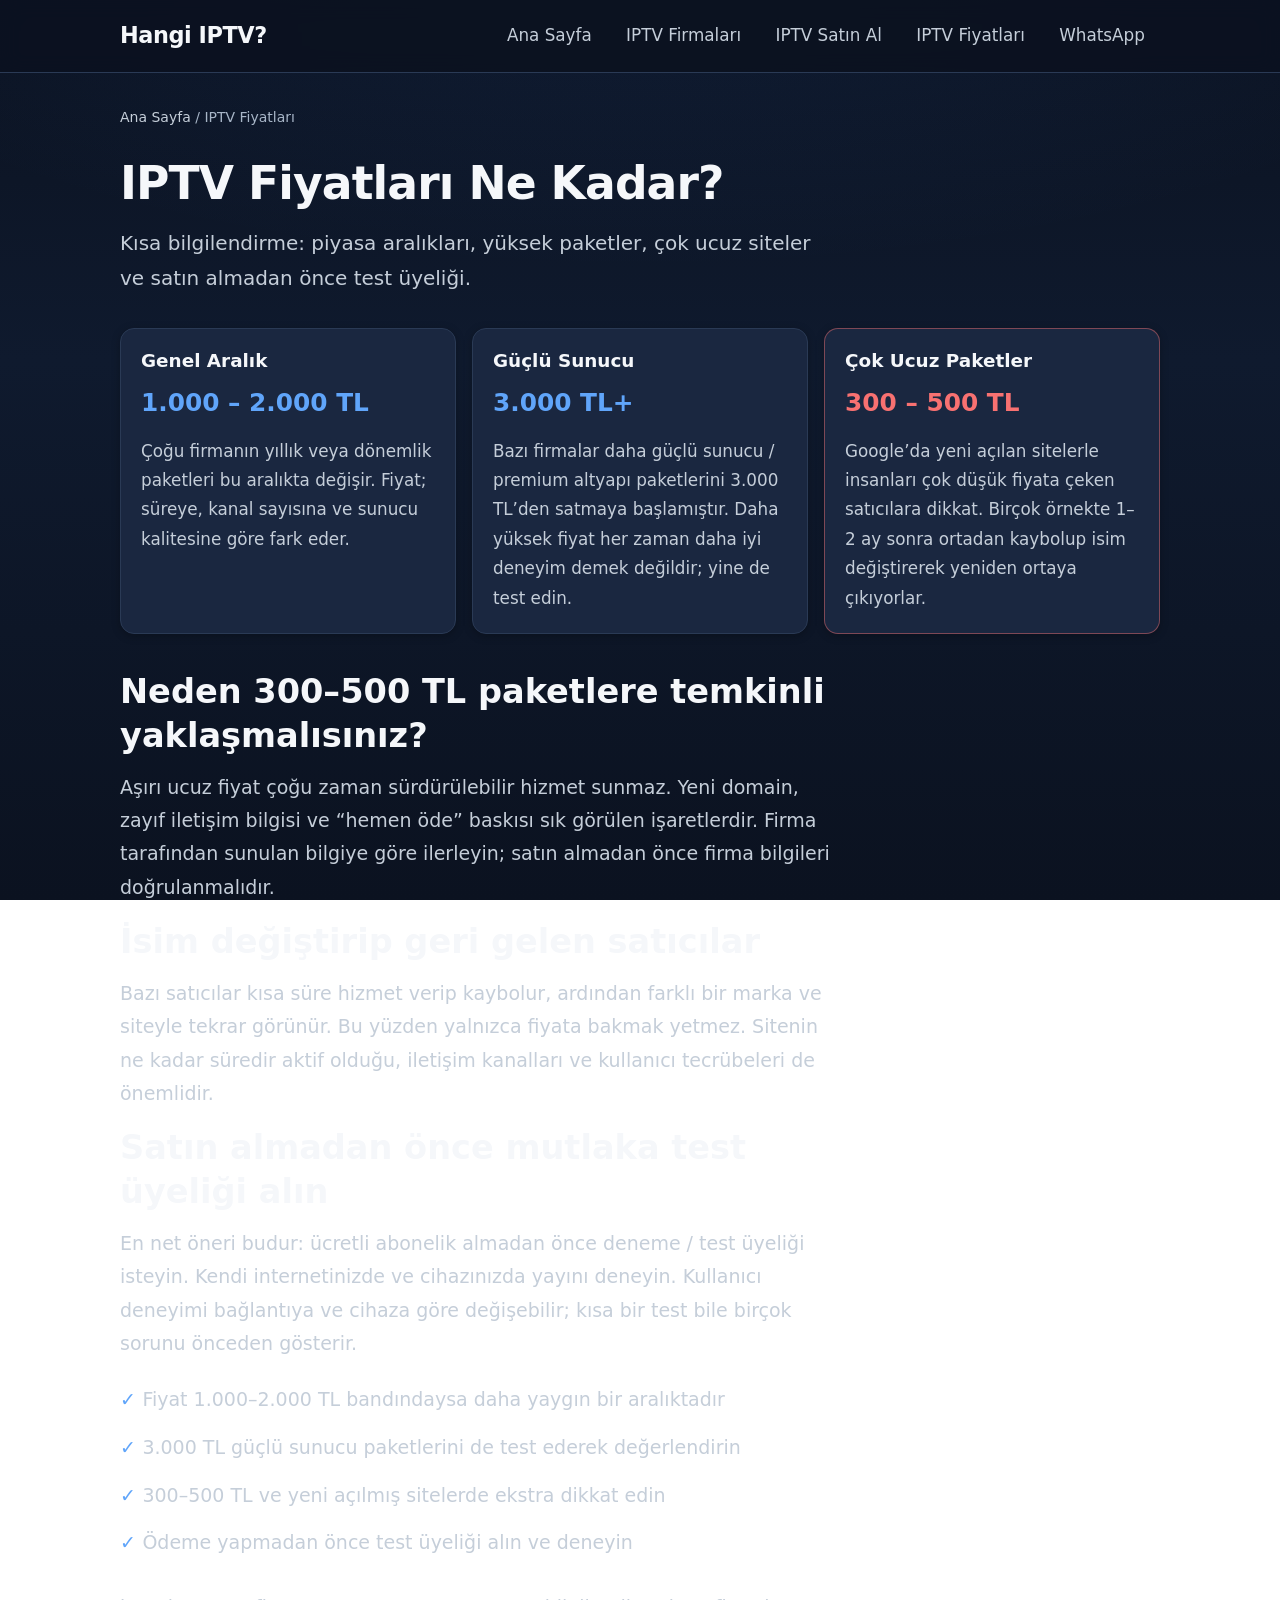
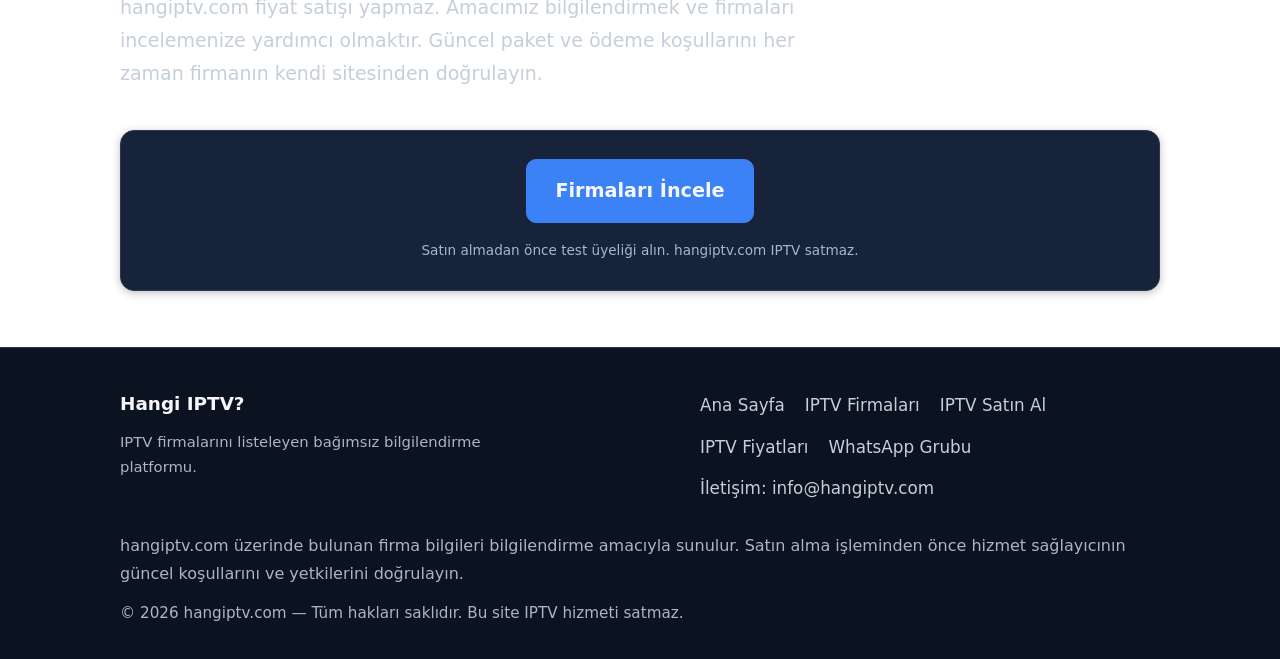
==== iptv-fiyatlari.html @ 670c41fa "Add files via upload" ====
<!DOCTYPE html>
<html lang="tr">
<head>
  <meta charset="UTF-8">
  <meta name="viewport" content="width=device-width, initial-scale=1.0">
  <title>IPTV Fiyatları 2026 | Ne Kadar? Nelere Dikkat? | Hangi IPTV?</title>
  <meta name="description" content="IPTV fiyatları genellikle 1000–2000 TL arasındadır. Çok ucuz paketlere ve yeni açılan sitelere dikkat edin. Satın almadan önce test üyeliği alın.">
  <link rel="canonical" href="https://hangiptv.com/iptv-fiyatlari.html">

  <meta property="og:type" content="article">
  <meta property="og:locale" content="tr_TR">
  <meta property="og:url" content="https://hangiptv.com/iptv-fiyatlari.html">
  <meta property="og:title" content="IPTV Fiyatları 2026 | Ne Kadar? Nelere Dikkat? | Hangi IPTV?">
  <meta property="og:description" content="IPTV fiyatları genellikle 1000–2000 TL arasındadır. Çok ucuz paketlere dikkat edin. Satın almadan önce test üyeliği alın.">
  <meta property="og:site_name" content="Hangi IPTV?">

  <meta name="twitter:card" content="summary_large_image">
  <meta name="twitter:title" content="IPTV Fiyatları 2026 | Ne Kadar? Nelere Dikkat? | Hangi IPTV?">
  <meta name="twitter:description" content="IPTV fiyatları, ucuz paket riskleri ve test üyeliği önerisi hakkında kısa bilgilendirme.">

  <!-- GOOGLE SEARCH CONSOLE VERIFICATION -->
  <meta name="google-site-verification" content="SEARCH_CONSOLE_CODE">

  <!-- GOOGLE ANALYTICS 4 -->
  <!-- G-XXXXXXXXXX alanını kendi GA4 Measurement ID’niz ile değiştirin. -->
  <script async src="https://www.googletagmanager.com/gtag/js?id=G-XXXXXXXXXX"></script>
  <script>
    window.dataLayer = window.dataLayer || [];
    function gtag(){dataLayer.push(arguments);}
    gtag('js', new Date());
    gtag('config', 'G-XXXXXXXXXX');
  </script>

  <link rel="stylesheet" href="style.css">

  <script type="application/ld+json">
  {
    "@context": "https://schema.org",
    "@type": "WebPage",
    "name": "IPTV Fiyatları",
    "url": "https://hangiptv.com/iptv-fiyatlari.html",
    "description": "IPTV fiyat aralıkları, riskli ucuz paketler ve satın alma öncesi test üyeliği hakkında bilgilendirme.",
    "inLanguage": "tr-TR",
    "isPartOf": {
      "@type": "WebSite",
      "name": "Hangi IPTV?",
      "url": "https://hangiptv.com/"
    },
    "about": {
      "@type": "Thing",
      "name": "IPTV fiyatları"
    }
  }
  </script>

  <script type="application/ld+json">
  {
    "@context": "https://schema.org",
    "@type": "BreadcrumbList",
    "itemListElement": [
      {
        "@type": "ListItem",
        "position": 1,
        "name": "Ana Sayfa",
        "item": "https://hangiptv.com/"
      },
      {
        "@type": "ListItem",
        "position": 2,
        "name": "IPTV Fiyatları",
        "item": "https://hangiptv.com/iptv-fiyatlari.html"
      }
    ]
  }
  </script>
</head>
<body>
  <a class="skip-link" href="#main-content">İçeriğe atla</a>

  <header class="site-header">
    <div class="container header-inner">
      <a href="index.html" class="logo" aria-label="Hangi IPTV? Ana Sayfa">Hangi IPTV?</a>

      <button
        class="menu-toggle"
        id="menu-toggle"
        type="button"
        aria-expanded="false"
        aria-controls="site-nav"
        aria-label="Menüyü aç"
      >
        <span class="menu-toggle-bar" aria-hidden="true"></span>
        <span class="menu-toggle-bar" aria-hidden="true"></span>
        <span class="menu-toggle-bar" aria-hidden="true"></span>
      </button>

      <nav class="site-nav" id="site-nav" aria-label="Ana menü">
        <ul class="nav-list">
          <li><a href="index.html">Ana Sayfa</a></li>
          <li><a href="index.html#iptv-firmalari">IPTV Firmaları</a></li>
          <li><a href="iptv-satin-al.html">IPTV Satın Al</a></li>
          <li><a href="iptv-fiyatlari.html" aria-current="page">IPTV Fiyatları</a></li>
          <li><a href="index.html#whatsapp">WhatsApp</a></li>
        </ul>
      </nav>
    </div>
  </header>

  <main id="main-content">
    <article class="article-page">
      <div class="container">
        <nav class="breadcrumb" aria-label="Sayfa yolu">
          <a href="index.html">Ana Sayfa</a>
          <span aria-hidden="true"> / </span>
          <span>IPTV Fiyatları</span>
        </nav>

        <header class="article-hero">
          <h1>IPTV Fiyatları Ne Kadar?</h1>
          <p class="article-lead">
            Kısa bilgilendirme: piyasa aralıkları, yüksek paketler, çok ucuz siteler ve satın almadan önce test üyeliği.
          </p>
        </header>

        <div class="price-cards" aria-label="Fiyat özeti">
          <div class="price-card">
            <h2>Genel Aralık</h2>
            <p class="price-range">1.000 – 2.000 TL</p>
            <p>Çoğu firmanın yıllık veya dönemlik paketleri bu aralıkta değişir. Fiyat; süreye, kanal sayısına ve sunucu kalitesine göre fark eder.</p>
          </div>
          <div class="price-card">
            <h2>Güçlü Sunucu</h2>
            <p class="price-range">3.000 TL+</p>
            <p>Bazı firmalar daha güçlü sunucu / premium altyapı paketlerini 3.000 TL’den satmaya başlamıştır. Daha yüksek fiyat her zaman daha iyi deneyim demek değildir; yine de test edin.</p>
          </div>
          <div class="price-card price-card-warn">
            <h2>Çok Ucuz Paketler</h2>
            <p class="price-range">300 – 500 TL</p>
            <p>Google’da yeni açılan sitelerle insanları çok düşük fiyata çeken satıcılara dikkat. Birçok örnekte 1–2 ay sonra ortadan kaybolup isim değiştirerek yeniden ortaya çıkıyorlar.</p>
          </div>
        </div>

        <div class="prose article-body">
          <h2>Neden 300–500 TL paketlere temkinli yaklaşmalısınız?</h2>
          <p>
            Aşırı ucuz fiyat çoğu zaman sürdürülebilir hizmet sunmaz. Yeni domain, zayıf iletişim bilgisi ve “hemen öde” baskısı sık görülen işaretlerdir. Firma tarafından sunulan bilgiye göre ilerleyin; satın almadan önce firma bilgileri doğrulanmalıdır.
          </p>

          <h2>İsim değiştirip geri gelen satıcılar</h2>
          <p>
            Bazı satıcılar kısa süre hizmet verip kaybolur, ardından farklı bir marka ve siteyle tekrar görünür. Bu yüzden yalnızca fiyata bakmak yetmez. Sitenin ne kadar süredir aktif olduğu, iletişim kanalları ve kullanıcı tecrübeleri de önemlidir.
          </p>

          <h2>Satın almadan önce mutlaka test üyeliği alın</h2>
          <p>
            En net öneri budur: ücretli abonelik almadan önce deneme / test üyeliği isteyin. Kendi internetinizde ve cihazınızda yayını deneyin. Kullanıcı deneyimi bağlantıya ve cihaza göre değişebilir; kısa bir test bile birçok sorunu önceden gösterir.
          </p>

          <ul class="article-checklist">
            <li>Fiyat 1.000–2.000 TL bandındaysa daha yaygın bir aralıktadır</li>
            <li>3.000 TL güçlü sunucu paketlerini de test ederek değerlendirin</li>
            <li>300–500 TL ve yeni açılmış sitelerde ekstra dikkat edin</li>
            <li>Ödeme yapmadan önce test üyeliği alın ve deneyin</li>
          </ul>

          <p>
            hangiptv.com fiyat satışı yapmaz. Amacımız bilgilendirmek ve firmaları incelemenize yardımcı olmaktır. Güncel paket ve ödeme koşullarını her zaman firmanın kendi sitesinden doğrulayın.
          </p>
        </div>

        <div class="article-cta">
          <a class="btn btn-primary btn-cta-lg" href="index.html#iptv-firmalari">
            Firmaları İncele
          </a>
          <p class="article-cta-note">
            Satın almadan önce test üyeliği alın. hangiptv.com IPTV satmaz.
          </p>
        </div>
      </div>
    </article>
  </main>

  <footer class="site-footer">
    <div class="container footer-inner">
      <div class="footer-brand">
        <p class="footer-logo">Hangi IPTV?</p>
        <p class="footer-desc">
          IPTV firmalarını listeleyen bağımsız bilgilendirme platformu.
        </p>
      </div>

      <nav class="footer-nav" aria-label="Alt menü">
        <ul>
          <li><a href="index.html">Ana Sayfa</a></li>
          <li><a href="index.html#iptv-firmalari">IPTV Firmaları</a></li>
          <li><a href="iptv-satin-al.html">IPTV Satın Al</a></li>
          <li><a href="iptv-fiyatlari.html">IPTV Fiyatları</a></li>
          <li><a href="https://chat.whatsapp.com/Hjl4iWpbAji1x8hN4KVJ1n" target="_blank" rel="noopener noreferrer">WhatsApp Grubu</a></li>
          <li><a href="mailto:info@hangiptv.com">İletişim: info@hangiptv.com</a></li>
        </ul>
      </nav>

      <div class="footer-legal">
        <p>
          hangiptv.com üzerinde bulunan firma bilgileri bilgilendirme amacıyla sunulur. Satın alma işleminden önce hizmet sağlayıcının güncel koşullarını ve yetkilerini doğrulayın.
        </p>
        <p class="copyright">
          &copy; <span id="year"></span> hangiptv.com — Tüm hakları saklıdır. Bu site IPTV hizmeti satmaz.
        </p>
      </div>
    </div>
  </footer>

  <script src="script.js"></script>
</body>
</html>
---- style.css ----
/* ========================================
   Hangi IPTV? — Ana stil dosyası
   ======================================== */

:root {
  --bg-deep: #0b1220;
  --bg-page: #0f1a2e;
  --bg-elevated: #16233a;
  --bg-card: #1a2740;
  --bg-card-hover: #1f2f4a;
  --bg-logo: #f0f4f8;
  --bg-input: #121c30;

  --border-subtle: #2a3a55;
  --border-strong: #3d5275;
  --border-sponsored: #d4a017;

  --text-primary: #f5f7fa;
  --text-secondary: #c5ced9;
  --text-muted: #a8b6c8;
  --text-inverse: #0b1220;

  --accent: #3b82f6;
  --accent-hover: #60a5fa;
  --accent-soft: rgba(59, 130, 246, 0.15);

  --sponsored-bg: #f5c518;
  --sponsored-text: #1a1400;

  --pros: #4ade80;
  --cons: #f87171;

  --radius-sm: 6px;
  --radius-md: 10px;
  --radius-lg: 14px;

  --shadow-card: 0 4px 20px rgba(0, 0, 0, 0.35);
  --shadow-soft: 0 2px 8px rgba(0, 0, 0, 0.25);

  --container: 1080px;
  --header-h: 72px;
  --focus-ring: 0 0 0 3px rgba(59, 130, 246, 0.45);

  --font: system-ui, -apple-system, "Segoe UI", Roboto, "Helvetica Neue", Arial, sans-serif;
  --font-size: 1.1875rem; /* ~19px — yaşlı kitle için daha okunaklı */
  --line-height: 1.75;
  --transition: 0.2s ease;
}

/* Reset & base */
*,
*::before,
*::after {
  box-sizing: border-box;
}

html {
  scroll-behavior: smooth;
}

@media (prefers-reduced-motion: reduce) {
  html {
    scroll-behavior: auto;
  }

  *,
  *::before,
  *::after {
    animation-duration: 0.01ms !important;
    animation-iteration-count: 1 !important;
    transition-duration: 0.01ms !important;
  }
}

body {
  margin: 0;
  font-family: var(--font);
  font-size: var(--font-size);
  line-height: var(--line-height);
  color: var(--text-secondary);
  background:
    radial-gradient(ellipse 80% 50% at 50% -20%, rgba(59, 130, 246, 0.12), transparent),
    linear-gradient(180deg, var(--bg-deep) 0%, var(--bg-page) 40%, var(--bg-deep) 100%);
  background-attachment: fixed;
  min-height: 100vh;
  overflow-x: hidden;
  -webkit-font-smoothing: antialiased;
}

img {
  max-width: 100%;
  height: auto;
  display: block;
}

a {
  color: var(--accent-hover);
  text-decoration: none;
  transition: color var(--transition);
}

a:hover {
  color: #93c5fd;
}

a:focus-visible,
button:focus-visible,
input:focus-visible {
  outline: none;
  box-shadow: var(--focus-ring);
}

h1, h2, h3 {
  color: var(--text-primary);
  line-height: 1.3;
  margin: 0 0 0.85rem;
}

h1 {
  font-size: clamp(2rem, 4.5vw, 2.85rem);
  font-weight: 700;
  letter-spacing: -0.02em;
}

h2 {
  font-size: clamp(1.55rem, 3.2vw, 2.1rem);
  font-weight: 700;
}

h3 {
  font-size: 1.3rem;
  font-weight: 600;
}

p {
  margin: 0 0 1rem;
}

ul {
  margin: 0;
  padding: 0;
  list-style: none;
}

button {
  font-family: inherit;
  cursor: pointer;
}

.container {
  width: 100%;
  max-width: var(--container);
  margin: 0 auto;
  padding: 0 1.25rem;
}

.visually-hidden {
  position: absolute;
  width: 1px;
  height: 1px;
  padding: 0;
  margin: -1px;
  overflow: hidden;
  clip: rect(0, 0, 0, 0);
  white-space: nowrap;
  border: 0;
}

.skip-link {
  position: absolute;
  top: -100%;
  left: 1rem;
  z-index: 1000;
  padding: 0.75rem 1rem;
  background: var(--accent);
  color: var(--text-primary);
  border-radius: var(--radius-sm);
  font-weight: 600;
}

.skip-link:focus {
  top: 0.75rem;
  color: var(--text-primary);
}

/* ========== Header ========== */
.site-header {
  position: sticky;
  top: 0;
  z-index: 100;
  background: rgba(11, 18, 32, 0.92);
  backdrop-filter: blur(10px);
  border-bottom: 1px solid var(--border-subtle);
}

.header-inner {
  position: relative;
  display: flex;
  align-items: center;
  justify-content: space-between;
  min-height: var(--header-h);
  gap: 1rem;
}

.logo {
  font-size: 1.4rem;
  font-weight: 700;
  color: var(--text-primary);
  letter-spacing: -0.02em;
  white-space: nowrap;
}

.logo:hover {
  color: var(--accent-hover);
}

.menu-toggle {
  display: none;
  flex-direction: column;
  justify-content: center;
  gap: 5px;
  width: 52px;
  height: 52px;
  padding: 12px;
  background: transparent;
  border: 1px solid var(--border-subtle);
  border-radius: var(--radius-sm);
}

.menu-toggle-bar {
  display: block;
  height: 2px;
  width: 100%;
  background: var(--text-primary);
  border-radius: 1px;
  transition: transform var(--transition), opacity var(--transition);
}

.menu-toggle[aria-expanded="true"] .menu-toggle-bar:nth-child(1) {
  transform: translateY(7px) rotate(45deg);
}

.menu-toggle[aria-expanded="true"] .menu-toggle-bar:nth-child(2) {
  opacity: 0;
}

.menu-toggle[aria-expanded="true"] .menu-toggle-bar:nth-child(3) {
  transform: translateY(-7px) rotate(-45deg);
}

.nav-list {
  display: flex;
  align-items: center;
  gap: 0.25rem;
}

.nav-list a {
  display: block;
  padding: 0.65rem 0.95rem;
  color: var(--text-secondary);
  font-size: 1.05rem;
  font-weight: 500;
  border-radius: var(--radius-sm);
}

.nav-list a:hover,
.nav-list a:focus-visible {
  color: var(--text-primary);
  background: var(--accent-soft);
}

/* ========== Buttons ========== */
.btn {
  display: inline-flex;
  align-items: center;
  justify-content: center;
  gap: 0.4rem;
  padding: 0.9rem 1.45rem;
  font-size: 1.1rem;
  font-weight: 600;
  border-radius: var(--radius-md);
  border: 1px solid transparent;
  text-align: center;
  transition: background var(--transition), border-color var(--transition), color var(--transition), box-shadow var(--transition);
  text-decoration: none;
  line-height: 1.35;
  min-height: 52px;
}

.btn-primary {
  background: var(--accent);
  color: var(--text-primary);
  border-color: var(--accent);
}

.btn-primary:hover {
  background: var(--accent-hover);
  border-color: var(--accent-hover);
  color: var(--text-inverse);
}

.btn-secondary {
  background: transparent;
  color: var(--text-primary);
  border-color: var(--border-strong);
}

.btn-secondary:hover {
  background: var(--accent-soft);
  border-color: var(--accent);
  color: var(--text-primary);
}

.btn-outline {
  background: transparent;
  color: var(--text-secondary);
  border-color: var(--border-subtle);
}

.btn-outline:hover {
  background: var(--bg-card-hover);
  color: var(--text-primary);
  border-color: var(--border-strong);
}

/* ========== Hero ========== */
.hero {
  padding: 3.5rem 0 3rem;
  border-bottom: 1px solid var(--border-subtle);
}

.hero-inner {
  text-align: center;
  max-width: 720px;
  margin: 0 auto;
}

.hero-lead {
  font-size: clamp(1.15rem, 2.2vw, 1.35rem);
  color: var(--text-secondary);
  margin-bottom: 1.75rem;
}

.hero-actions {
  display: flex;
  flex-wrap: wrap;
  justify-content: center;
  gap: 0.75rem;
  margin-bottom: 1.5rem;
}

.hero-note {
  font-size: 1rem;
  color: var(--text-muted);
  margin: 0;
  max-width: 560px;
  margin-inline: auto;
}

/* ========== Section shared ========== */
.section-header {
  margin-bottom: 1.75rem;
}

.section-intro {
  color: var(--text-muted);
  max-width: 640px;
  margin: 0;
}

.providers-section,
.guide-section,
.faq-section,
.contact-section {
  padding: 3rem 0;
}

.providers-section {
  border-bottom: 1px solid var(--border-subtle);
}

.guide-section {
  background: rgba(22, 35, 58, 0.4);
  border-bottom: 1px solid var(--border-subtle);
}

.faq-section {
  border-bottom: 1px solid var(--border-subtle);
}

/* ========== Filters ========== */
.filters-panel {
  margin-bottom: 1.75rem;
  padding: 1.25rem;
  background: var(--bg-elevated);
  border: 1px solid var(--border-subtle);
  border-radius: var(--radius-lg);
  box-shadow: var(--shadow-soft);
}

.search-row {
  margin-bottom: 0;
}

.search-input {
  width: 100%;
  padding: 1rem 1.15rem;
  font-size: 1.15rem;
  font-family: inherit;
  color: var(--text-primary);
  background: var(--bg-input);
  border: 1px solid var(--border-subtle);
  border-radius: var(--radius-md);
  transition: border-color var(--transition);
  min-height: 56px;
}

.search-input::placeholder {
  color: var(--text-muted);
}

.search-input:hover {
  border-color: var(--border-strong);
}

.filter-groups {
  display: flex;
  flex-direction: column;
  gap: 1rem;
}

.filter-label {
  display: block;
  font-size: 0.8rem;
  font-weight: 600;
  text-transform: uppercase;
  letter-spacing: 0.04em;
  color: var(--text-muted);
  margin-bottom: 0.5rem;
}

.filter-buttons {
  display: flex;
  flex-wrap: wrap;
  gap: 0.5rem;
}

.filter-btn {
  padding: 0.45rem 0.85rem;
  font-size: 0.875rem;
  font-weight: 500;
  color: var(--text-secondary);
  background: var(--bg-input);
  border: 1px solid var(--border-subtle);
  border-radius: 999px;
  transition: background var(--transition), border-color var(--transition), color var(--transition);
}

.filter-btn:hover {
  border-color: var(--border-strong);
  color: var(--text-primary);
}

.filter-btn.is-active {
  background: var(--accent-soft);
  border-color: var(--accent);
  color: var(--text-primary);
}

/* ========== Provider cards ========== */
.providers-list {
  display: flex;
  flex-direction: column;
  gap: 1.5rem;
}

.provider-card {
  background: var(--bg-card);
  border: 1px solid var(--border-subtle);
  border-radius: var(--radius-lg);
  box-shadow: var(--shadow-card);
  padding: 1.5rem;
  transition: border-color var(--transition), background var(--transition);
}

.provider-card:hover {
  background: var(--bg-card-hover);
  border-color: var(--border-strong);
}

.provider-card.is-sponsored {
  border-color: var(--border-sponsored);
  box-shadow: 0 4px 24px rgba(212, 160, 23, 0.12), var(--shadow-card);
}

.provider-top {
  display: flex;
  gap: 1.25rem;
  align-items: flex-start;
  margin-bottom: 1.25rem;
}

.provider-logo-wrap {
  flex-shrink: 0;
  width: 180px;
  max-width: 40%;
  min-height: 90px;
  display: flex;
  align-items: center;
  justify-content: center;
  background: var(--bg-logo);
  border-radius: var(--radius-md);
  padding: 0.75rem;
  overflow: hidden;
}

.provider-logo {
  max-width: 180px;
  max-height: 90px;
  width: auto;
  height: auto;
  object-fit: contain;
}

.provider-logo-fallback {
  display: none;
  width: 100%;
  min-height: 64px;
  align-items: center;
  justify-content: center;
  font-size: 1.75rem;
  font-weight: 700;
  color: var(--text-inverse);
  letter-spacing: 0.05em;
  text-align: center;
  word-break: break-word;
}

.provider-logo-wrap.has-fallback .provider-logo {
  display: none;
}

.provider-logo-wrap.has-fallback .provider-logo-fallback {
  display: flex;
}

.provider-meta {
  flex: 1;
  min-width: 0;
}

.provider-name-row {
  display: flex;
  flex-wrap: wrap;
  align-items: center;
  gap: 0.6rem;
  margin-bottom: 0.35rem;
}

.provider-name {
  margin: 0;
  font-size: 1.55rem;
  color: var(--text-primary);
}

.sponsored-badge {
  display: inline-block;
  padding: 0.3rem 0.65rem;
  font-size: 0.85rem;
  font-weight: 700;
  letter-spacing: 0.06em;
  text-transform: uppercase;
  background: var(--sponsored-bg);
  color: var(--sponsored-text);
  border-radius: var(--radius-sm);
}

.provider-rating {
  display: flex;
  flex-wrap: wrap;
  align-items: center;
  gap: 0.5rem;
  margin: 0.35rem 0 0.55rem;
}

.stars {
  display: inline-flex;
  gap: 0.1rem;
  line-height: 1;
}

.star {
  font-size: 1.4rem;
}

.star-full {
  color: #f5c518;
}

.star-half {
  color: #f5c518;
  opacity: 0.55;
}

.star-empty {
  color: #3d5275;
}

.rating-score {
  font-size: 1.05rem;
  font-weight: 600;
  color: var(--text-secondary);
}

/* ========== WhatsApp ========== */
.whatsapp-section {
  padding: 0 0 3rem;
}

.whatsapp-box {
  display: flex;
  flex-wrap: wrap;
  align-items: center;
  justify-content: space-between;
  gap: 1.25rem;
  padding: 1.5rem 1.75rem;
  background: linear-gradient(135deg, rgba(37, 211, 102, 0.12), rgba(22, 35, 58, 0.9));
  border: 1px solid rgba(37, 211, 102, 0.35);
  border-radius: var(--radius-lg);
  box-shadow: var(--shadow-soft);
}

.whatsapp-text {
  flex: 1;
  min-width: 220px;
}

.whatsapp-text h2 {
  margin: 0 0 0.5rem;
  font-size: 1.45rem;
}

.whatsapp-text p {
  margin: 0;
  color: var(--text-secondary);
  font-size: 1.1rem;
}

.btn-whatsapp {
  background: #25d366;
  color: #062510;
  border-color: #25d366;
  font-weight: 700;
  white-space: nowrap;
}

.btn-whatsapp:hover {
  background: #2fe574;
  border-color: #2fe574;
  color: #04200d;
}

@media (max-width: 768px) {
  .whatsapp-box {
    flex-direction: column;
    align-items: stretch;
    text-align: center;
  }

  .btn-whatsapp {
    width: 100%;
  }
}

.provider-slogan {
  margin: 0 0 0.5rem;
  color: var(--text-muted);
  font-size: 0.95rem;
  font-style: italic;
}

.provider-checked {
  margin: 0;
  font-size: 0.95rem;
  color: var(--text-muted);
}

.provider-description {
  margin-bottom: 1.25rem;
  color: var(--text-secondary);
}

.provider-reviews {
  display: grid;
  grid-template-columns: 1fr 1fr;
  gap: 0.85rem;
  margin-bottom: 1.25rem;
}

.review-block {
  padding: 0.85rem 1rem;
  background: var(--bg-elevated);
  border: 1px solid var(--border-subtle);
  border-radius: var(--radius-md);
}

.review-block h4 {
  margin: 0 0 0.4rem;
  font-size: 0.95rem;
  font-weight: 700;
  text-transform: uppercase;
  letter-spacing: 0.04em;
  color: var(--accent-hover);
}

.review-block p {
  margin: 0;
  font-size: 1.05rem;
  color: var(--text-secondary);
}

.device-tags {
  display: flex;
  flex-wrap: wrap;
  gap: 0.45rem;
  margin-top: 0.35rem;
}

.device-tag {
  display: inline-block;
  padding: 0.35rem 0.75rem;
  font-size: 0.95rem;
  background: var(--accent-soft);
  color: var(--text-primary);
  border-radius: 999px;
  border: 1px solid rgba(59, 130, 246, 0.25);
}

.pros-cons {
  display: grid;
  grid-template-columns: 1fr 1fr;
  gap: 1rem;
  margin-bottom: 1.25rem;
}

.pros-box,
.cons-box {
  padding: 1rem;
  border-radius: var(--radius-md);
  border: 1px solid var(--border-subtle);
  background: var(--bg-elevated);
}

.pros-box h4 {
  margin: 0 0 0.6rem;
  color: var(--pros);
  font-size: 1.05rem;
}

.cons-box h4 {
  margin: 0 0 0.6rem;
  color: var(--cons);
  font-size: 1.05rem;
}

.pros-box ul,
.cons-box ul {
  list-style: none;
  padding: 0;
  margin: 0;
}

.pros-box li,
.cons-box li {
  position: relative;
  padding-left: 1.15rem;
  margin-bottom: 0.45rem;
  font-size: 1.05rem;
  color: var(--text-secondary);
}

.pros-box li::before {
  content: "+";
  position: absolute;
  left: 0;
  color: var(--pros);
  font-weight: 700;
}

.cons-box li::before {
  content: "−";
  position: absolute;
  left: 0;
  color: var(--cons);
  font-weight: 700;
}

.provider-details {
  margin-bottom: 1.25rem;
  padding-top: 0.25rem;
}

.provider-details .pros-cons {
  margin-bottom: 0;
}

.provider-details[hidden] {
  display: none;
}

.provider-actions {
  display: flex;
  flex-wrap: wrap;
  gap: 0.75rem;
}

.no-results {
  text-align: center;
  padding: 2.5rem 1rem;
  color: var(--text-muted);
  background: var(--bg-elevated);
  border: 1px dashed var(--border-subtle);
  border-radius: var(--radius-lg);
}

/* ========== Guide / prose ========== */
.prose h3 {
  margin-top: 1.75rem;
  margin-bottom: 0.6rem;
}

.prose p {
  color: var(--text-secondary);
}

.prose p:last-child {
  margin-bottom: 0;
}

/* ========== FAQ ========== */
.faq-list {
  display: flex;
  flex-direction: column;
  gap: 0.65rem;
}

.faq-item {
  background: var(--bg-card);
  border: 1px solid var(--border-subtle);
  border-radius: var(--radius-md);
  overflow: hidden;
  box-shadow: var(--shadow-soft);
}

.faq-item h3 {
  margin: 0;
}

.faq-trigger {
  width: 100%;
  display: flex;
  align-items: center;
  justify-content: space-between;
  gap: 1rem;
  padding: 1.15rem 1.25rem;
  background: transparent;
  border: none;
  color: var(--text-primary);
  font-size: 1.15rem;
  font-weight: 600;
  text-align: left;
  transition: background var(--transition);
  min-height: 56px;
}

.faq-trigger:hover {
  background: var(--bg-card-hover);
}

.faq-icon {
  flex-shrink: 0;
  width: 1.5rem;
  height: 1.5rem;
  display: flex;
  align-items: center;
  justify-content: center;
  font-size: 1.25rem;
  color: var(--accent-hover);
  line-height: 1;
}

.faq-panel {
  padding: 0 1.15rem 1.15rem;
  border-top: 1px solid transparent;
}

.faq-panel p {
  margin: 0;
  color: var(--text-secondary);
  font-size: 1.1rem;
}

.faq-item.is-open .faq-panel {
  border-top-color: var(--border-subtle);
  padding-top: 0.85rem;
}

.faq-item.is-open .faq-icon {
  transform: none;
}

/* ========== Contact ========== */
.contact-email {
  font-size: 1.05rem;
}

.contact-email a {
  font-weight: 600;
}

/* ========== Footer ========== */
.site-footer {
  padding: 2.5rem 0 2rem;
  background: var(--bg-deep);
  border-top: 1px solid var(--border-subtle);
}

.footer-inner {
  display: grid;
  gap: 1.75rem;
}

.footer-logo {
  margin: 0 0 0.5rem;
  font-size: 1.15rem;
  font-weight: 700;
  color: var(--text-primary);
}

.footer-desc {
  margin: 0;
  color: var(--text-muted);
  font-size: 0.925rem;
  max-width: 420px;
}

.footer-nav ul {
  display: flex;
  flex-wrap: wrap;
  gap: 0.5rem 1.25rem;
}

.footer-nav a {
  color: var(--text-secondary);
  font-size: 1.05rem;
}

.footer-nav a:hover {
  color: var(--text-primary);
}

.footer-legal p {
  font-size: 1rem;
  color: var(--text-muted);
  margin-bottom: 0.75rem;
}

.footer-legal .copyright {
  margin: 0;
  font-size: 0.95rem;
}

/* ========== Article / landing page ========== */
.article-page {
  padding: 2rem 0 3.5rem;
}

.breadcrumb {
  font-size: 0.875rem;
  color: var(--text-muted);
  margin-bottom: 1.5rem;
}

.breadcrumb a {
  color: var(--text-secondary);
}

.breadcrumb a:hover {
  color: var(--text-primary);
}

.article-hero {
  margin-bottom: 2rem;
  max-width: 720px;
}

.article-lead {
  font-size: 1.25rem;
  color: var(--text-secondary);
  margin: 0;
}

.article-body {
  max-width: 720px;
}

.article-checklist {
  list-style: none;
  padding: 0;
  margin: 0 0 1.5rem;
}

.article-checklist li {
  position: relative;
  padding: 0.45rem 0 0.45rem 1.4rem;
  color: var(--text-secondary);
}

.article-checklist li::before {
  content: "✓";
  position: absolute;
  left: 0;
  color: var(--accent-hover);
  font-weight: 700;
}

.article-cta {
  margin-top: 2.5rem;
  padding: 1.75rem;
  text-align: center;
  background: var(--bg-elevated);
  border: 1px solid var(--border-subtle);
  border-radius: var(--radius-lg);
  box-shadow: var(--shadow-soft);
}

.btn-cta-lg {
  padding: 1.1rem 1.75rem;
  font-size: 1.2rem;
  min-height: 58px;
}

.article-cta-note {
  margin: 1rem 0 0;
  font-size: 0.85rem;
  color: var(--text-muted);
}

.price-cards {
  display: grid;
  grid-template-columns: repeat(3, 1fr);
  gap: 1rem;
  margin-bottom: 2.25rem;
}

.price-card {
  padding: 1.25rem;
  background: var(--bg-card);
  border: 1px solid var(--border-subtle);
  border-radius: var(--radius-lg);
  box-shadow: var(--shadow-soft);
}

.price-card h2 {
  margin: 0 0 0.5rem;
  font-size: 1.15rem;
  color: var(--text-primary);
}

.price-range {
  margin: 0 0 0.75rem;
  font-size: 1.55rem;
  font-weight: 700;
  color: var(--accent-hover);
}

.price-card p:last-child {
  margin: 0;
  font-size: 1.05rem;
  color: var(--text-secondary);
}

.price-card-warn {
  border-color: rgba(248, 113, 113, 0.45);
}

.price-card-warn .price-range {
  color: #f87171;
}

@media (max-width: 768px) {
  .btn-cta-lg {
    width: 100%;
  }

  .price-cards {
    grid-template-columns: 1fr;
  }
}

/* ========== Responsive ========== */
@media (max-width: 768px) {
  .menu-toggle {
    display: flex;
  }

  .site-nav {
    display: none;
    position: absolute;
    top: var(--header-h);
    left: 0;
    right: 0;
    background: rgba(11, 18, 32, 0.98);
    border-bottom: 1px solid var(--border-subtle);
    padding: 0.75rem 1.25rem 1.25rem;
  }

  .site-nav.is-open {
    display: block;
  }

  .nav-list {
    flex-direction: column;
    align-items: stretch;
    gap: 0.25rem;
  }

  .nav-list a {
    padding: 0.75rem 1rem;
  }

  .hero {
    padding: 2.5rem 0 2rem;
  }

  .provider-top {
    flex-direction: column;
  }

  .provider-logo-wrap {
    width: 100%;
    max-width: 100%;
    min-height: 80px;
  }

  .provider-reviews {
    grid-template-columns: 1fr;
  }

  .pros-cons {
    grid-template-columns: 1fr;
  }

  .provider-actions {
    flex-direction: column;
  }

  .provider-actions .btn {
    width: 100%;
  }

  .hero-actions {
    flex-direction: column;
  }

  .hero-actions .btn {
    width: 100%;
  }
}

@media (min-width: 769px) {
  .footer-inner {
    grid-template-columns: 1.2fr 1fr;
  }

  .footer-legal {
    grid-column: 1 / -1;
  }
}

@media (max-width: 480px) {
  .filters-panel {
    padding: 1rem;
  }

  .provider-card {
    padding: 1.15rem;
  }

  .filter-btn {
    font-size: 0.95rem;
    padding: 0.5rem 0.85rem;
  }
}
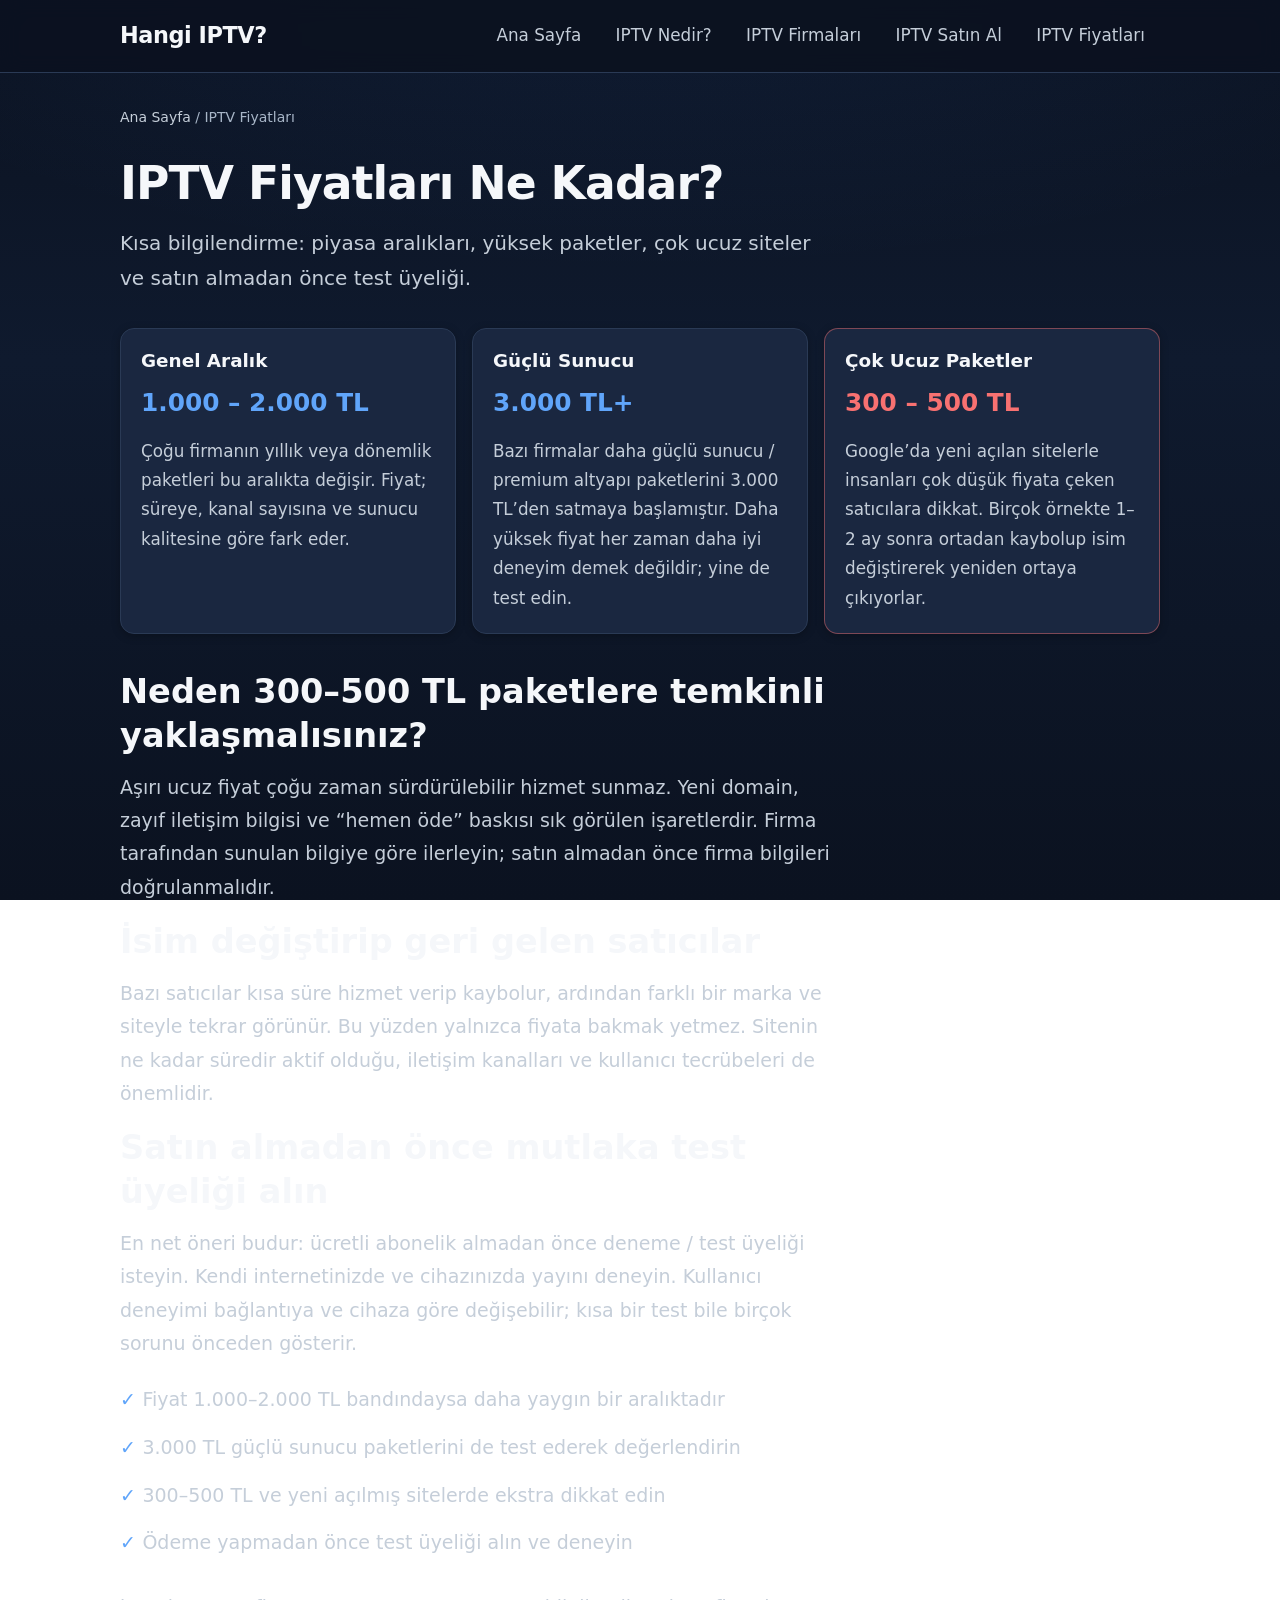
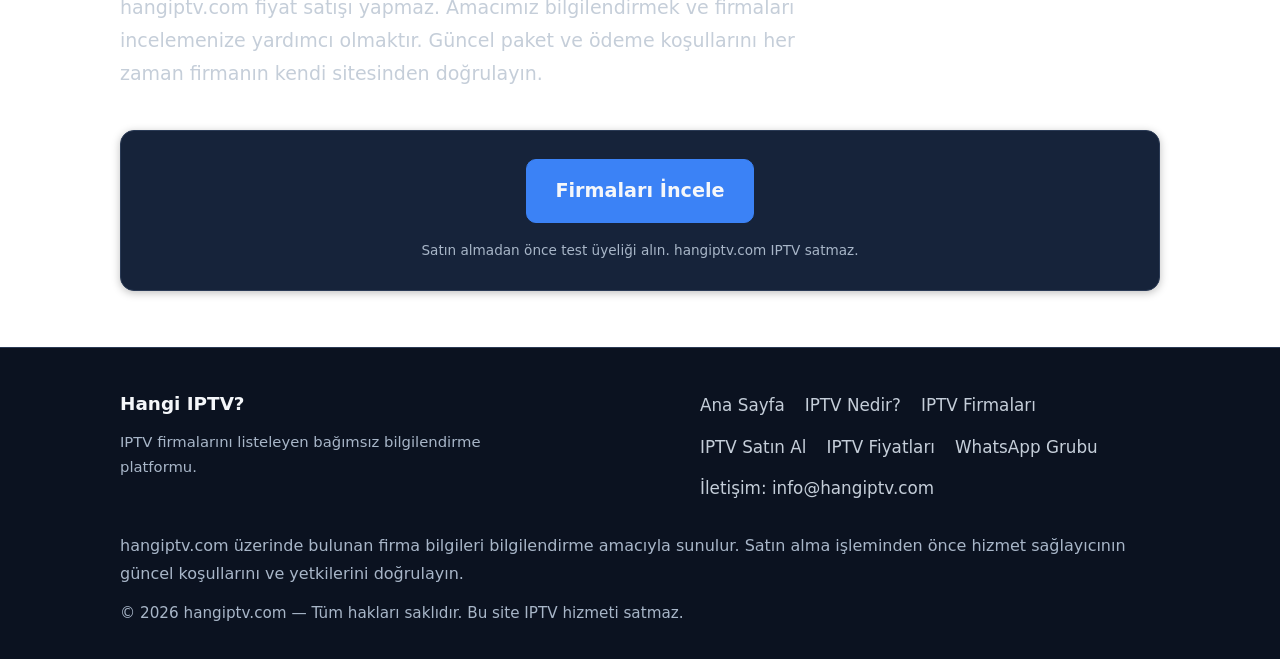
==== commit 055e8487: "Add files via upload" ====
--- a/iptv-fiyatlari.html
+++ b/iptv-fiyatlari.html
@@ -97,10 +97,10 @@
       <nav class="site-nav" id="site-nav" aria-label="Ana menü">
         <ul class="nav-list">
           <li><a href="index.html">Ana Sayfa</a></li>
+          <li><a href="iptv-nedir.html">IPTV Nedir?</a></li>
           <li><a href="index.html#iptv-firmalari">IPTV Firmaları</a></li>
           <li><a href="iptv-satin-al.html">IPTV Satın Al</a></li>
           <li><a href="iptv-fiyatlari.html" aria-current="page">IPTV Fiyatları</a></li>
-          <li><a href="index.html#whatsapp">WhatsApp</a></li>
         </ul>
       </nav>
     </div>
@@ -192,6 +192,7 @@
       <nav class="footer-nav" aria-label="Alt menü">
         <ul>
           <li><a href="index.html">Ana Sayfa</a></li>
+          <li><a href="iptv-nedir.html">IPTV Nedir?</a></li>
           <li><a href="index.html#iptv-firmalari">IPTV Firmaları</a></li>
           <li><a href="iptv-satin-al.html">IPTV Satın Al</a></li>
           <li><a href="iptv-fiyatlari.html">IPTV Fiyatları</a></li>
--- a/style.css
+++ b/style.css
@@ -1000,6 +1000,18 @@
   margin: 0;
 }
 
+.definition-box {
+  padding: 1.25rem 1.4rem;
+  background: var(--bg-elevated);
+  border-left: 4px solid var(--accent);
+  border-radius: 0 var(--radius-md) var(--radius-md) 0;
+  color: var(--text-primary);
+}
+
+.definition-box strong {
+  color: var(--text-primary);
+}
+
 .article-body {
   max-width: 720px;
 }
